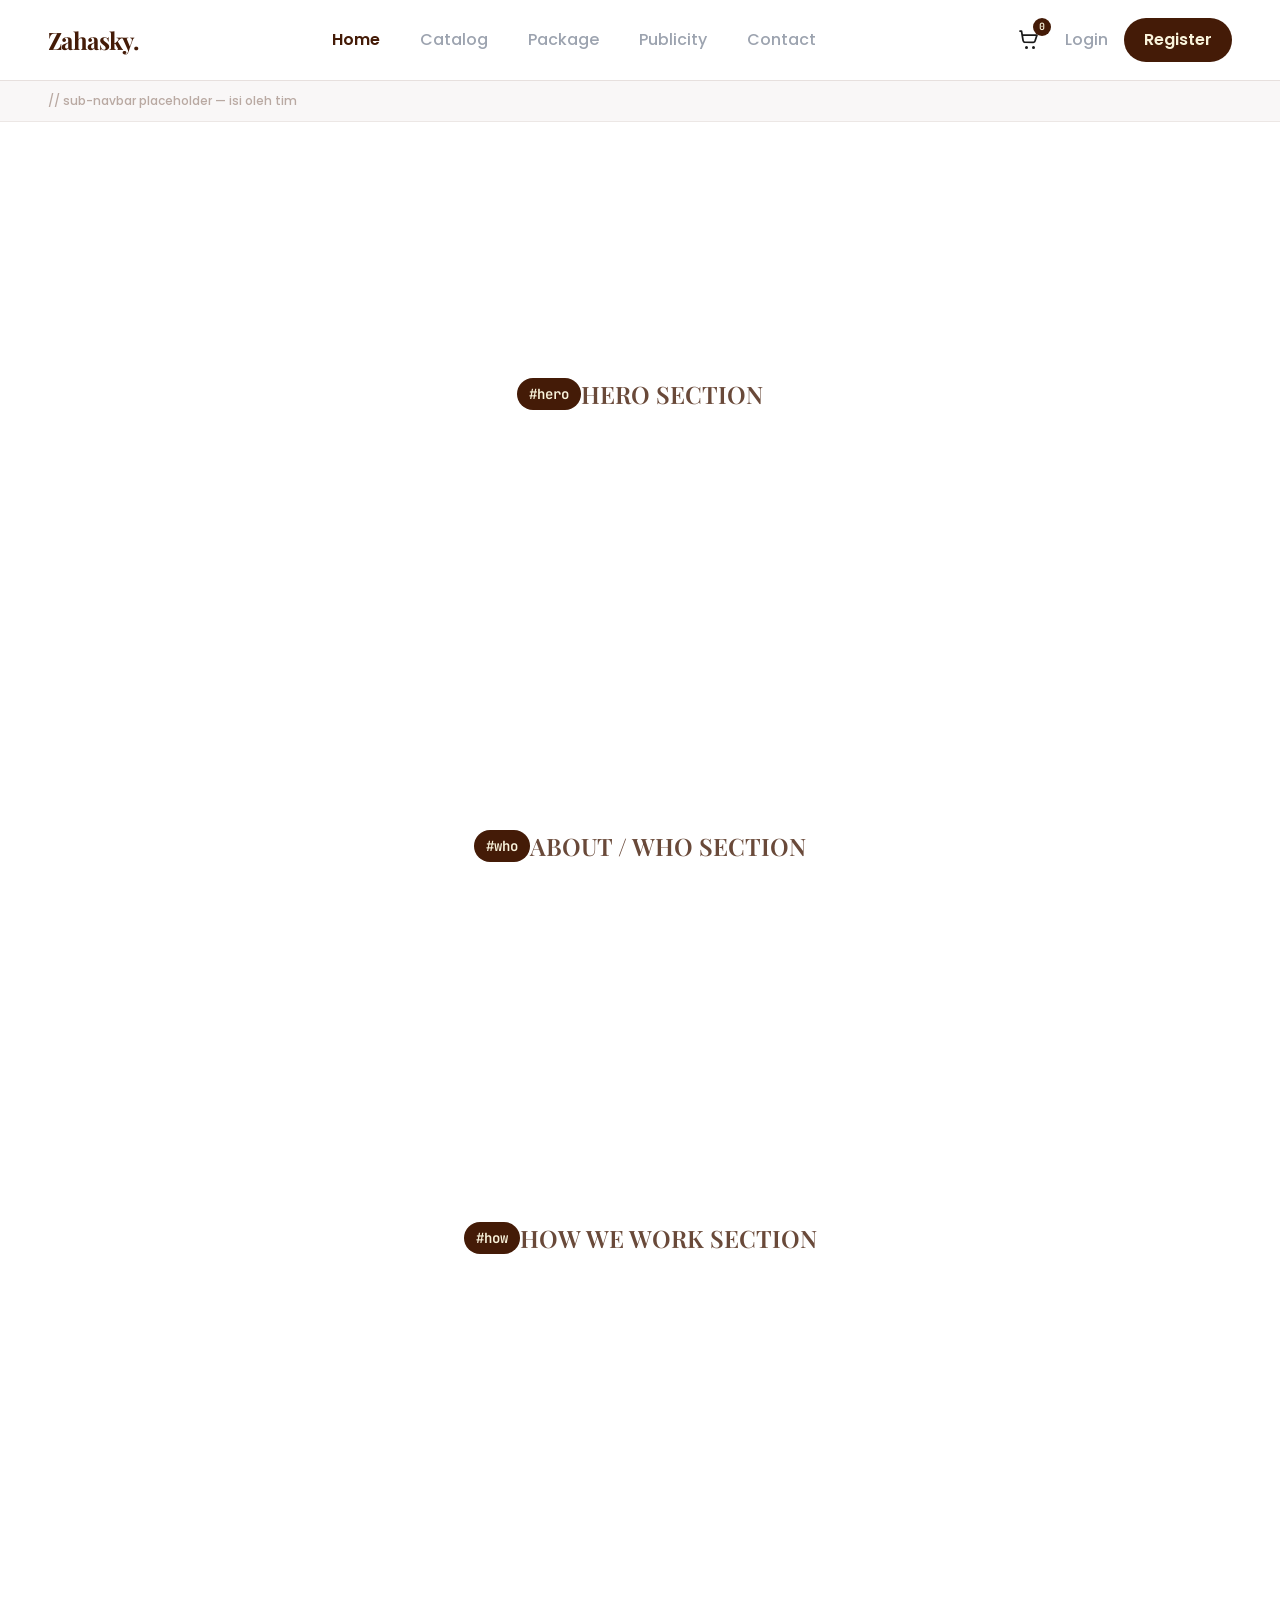
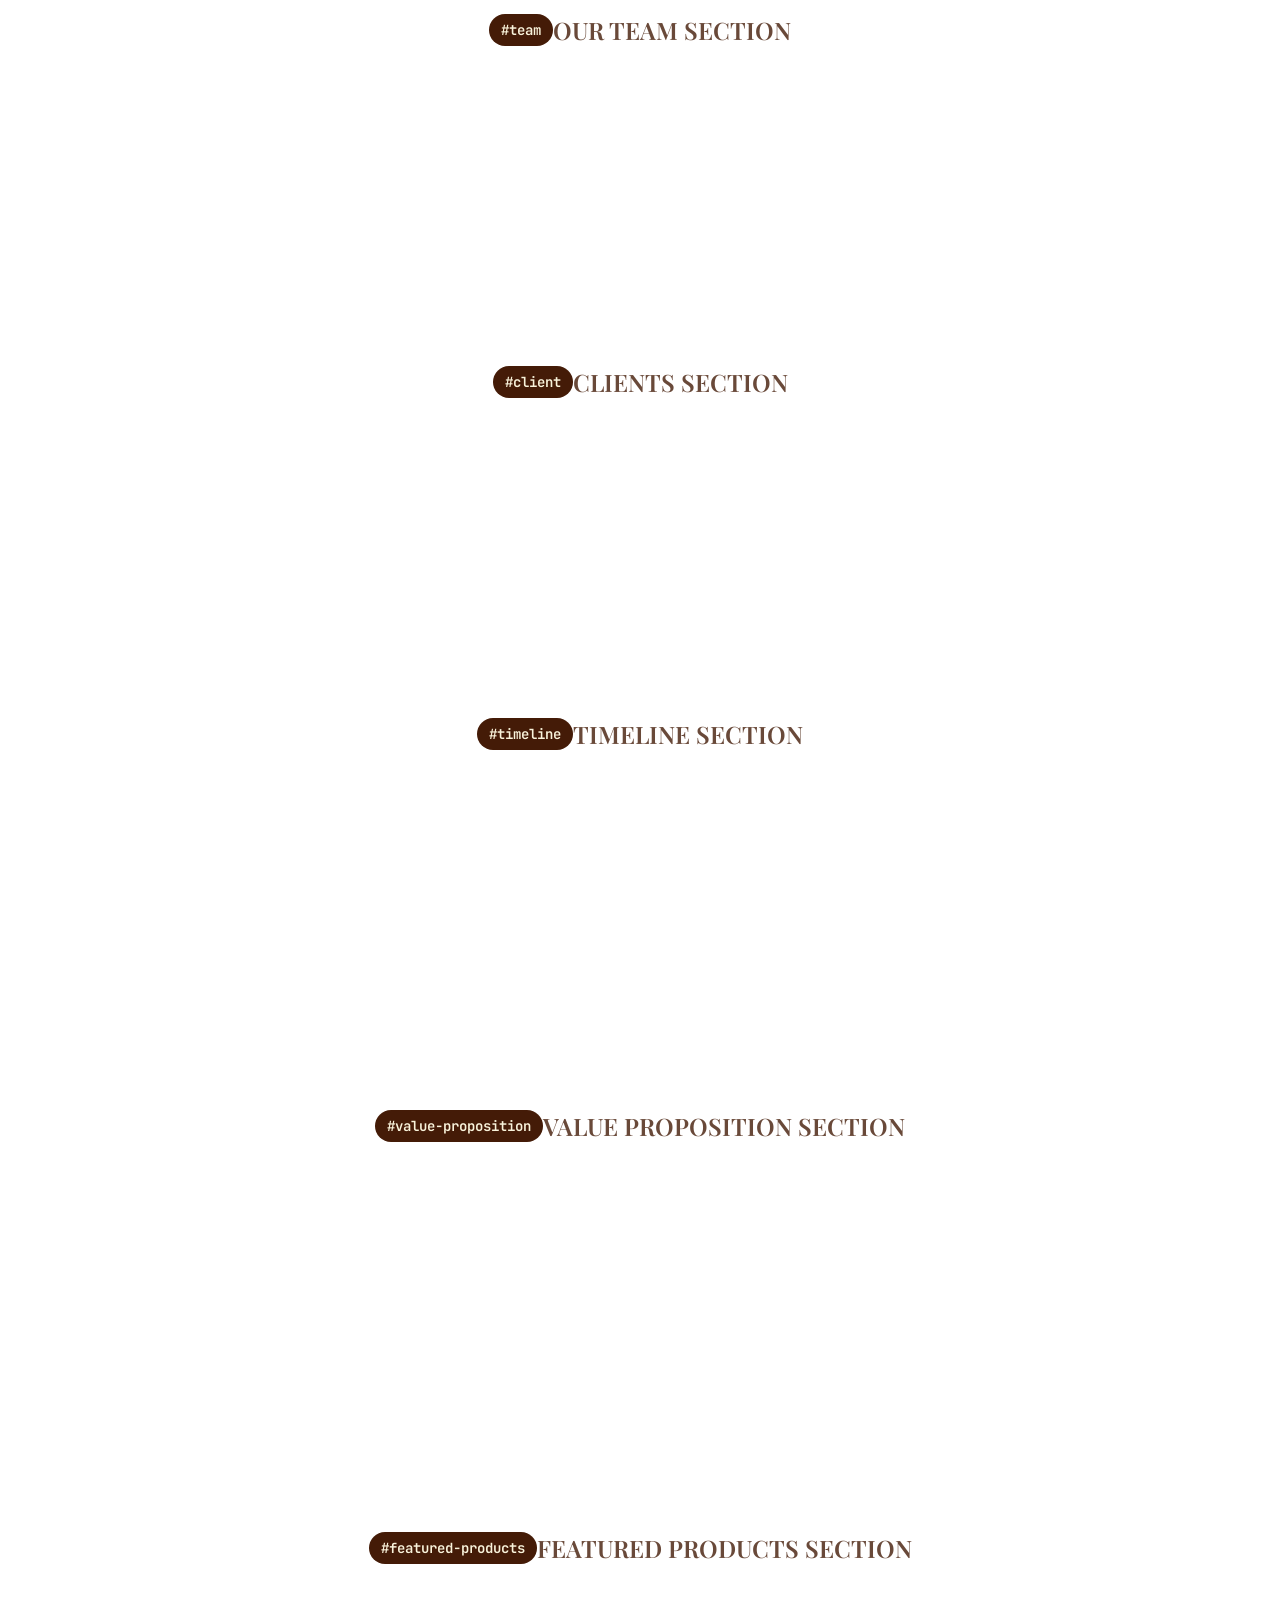
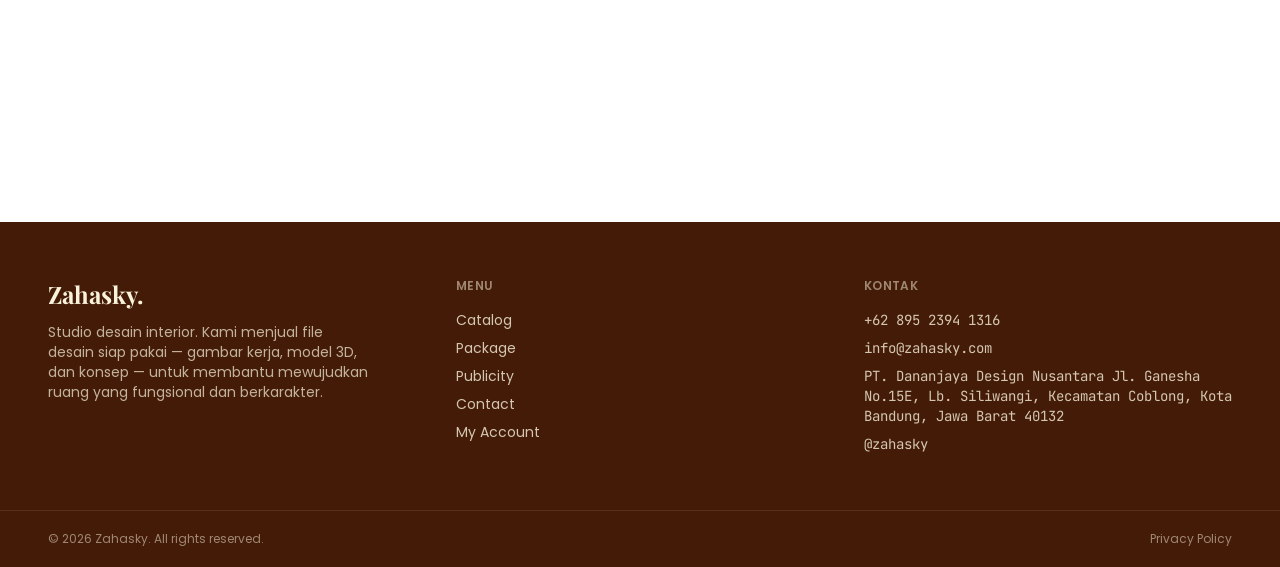
==== public/index.html @ 2a216546 "feat: add catalog page" ====
<!DOCTYPE html>
<html lang="id">
<head>
  <meta charset="UTF-8" />
  <meta name="viewport" content="width=device-width, initial-scale=1.0" />
  <title>Zahasky — Desain Interior</title>

  <!-- Google Fonts: Playfair Display (heading) + Poppins (body/nav) + JetBrains Mono (angka/badge/code) -->
  <link rel="preconnect" href="https://fonts.googleapis.com" />
  <link rel="preconnect" href="https://fonts.gstatic.com" crossorigin />
  <link
    href="https://fonts.googleapis.com/css2?family=Playfair+Display:ital,wght@0,400..900;1,400..900&family=Poppins:ital,wght@0,300;0,400;0,500;0,600;0,700;0,800;1,400&family=JetBrains+Mono:wght@400;500;600&display=swap"
    rel="stylesheet"
  />

  <!-- Tailwind — hasil compile dari src/input.css -->
  <link rel="stylesheet" href="tailwind.css" />
</head>

<body class="antialiased font-sans">

  <!-- ============================================= -->
  <!-- 1. HEADER — MAIN NAVBAR + SUB-NAVBAR           -->
  <!-- ============================================= -->
  <header class="sticky top-0 z-50 bg-white/95 backdrop-blur border-b border-brown/10">

    <!-- Main Navbar -->
    <div class="max-w-7xl mx-auto px-6 md:px-12 h-16 md:h-20 flex items-center justify-between">

      <!-- Kiri: Logo -->
      <a href="index.html" class="font-serif font-bold text-xl md:text-2xl text-brown tracking-tight">
        Zahasky.
      </a>

      <!-- Tengah: Menu Utama (desktop) -->
      <nav class="hidden md:flex items-center gap-10 text-base">
        <a href="index.html" class="nav-link">Home</a>
        <a href="catalog.html" class="nav-link">Catalog</a>
        <a href="package.html" class="nav-link">Package</a>
        <a href="publicity.html" class="nav-link">Publicity</a>
        <a href="contact.html" class="nav-link">Contact</a>
      </nav>

      <!-- Kanan: Cart, Login, Register (desktop) + Hamburger (mobile) -->
      <div class="flex items-center gap-2 md:gap-4">
        <!-- Icon Keranjang Belanja + badge counter -->
        <button type="button" aria-label="Keranjang belanja" class="relative p-2 rounded-full hover:bg-brown/5 transition-colors cursor-pointer">
          <svg xmlns="http://www.w3.org/2000/svg" class="w-6 h-6 text-ink" fill="none" viewBox="0 0 24 24" stroke="currentColor" stroke-width="1.75">
            <path stroke-linecap="round" stroke-linejoin="round" d="M3 3h1.5l1.6 9.6a2 2 0 0 0 2 1.65h8.1a2 2 0 0 0 2-1.65L20 7H6" />
            <circle cx="9.5" cy="19.5" r="1.5" fill="currentColor" stroke="none" />
            <circle cx="16.5" cy="19.5" r="1.5" fill="currentColor" stroke="none" />
          </svg>
          <span id="cart-count" class="absolute -top-0.5 -right-0.5 min-w-[18px] h-[18px] px-1 flex items-center justify-center rounded-full bg-brown text-cream text-[10px] font-mono font-semibold leading-none">
            0
          </span>
        </button>

        <!-- Link Login (desktop) -->
        <a href="login.html" class="hidden md:inline-block text-base nav-link">
          Login
        </a>

        <!-- Button Register (desktop) -->
        <a href="register.html" class="hidden md:inline-block">
          <button 
            type="button" 
            class="rounded-pill bg-brown text-cream text-base font-semibold px-5 py-2.5 hover:bg-brown/80 transition-colors cursor-pointer"
          >
            Register
          </button>
        </a>

        <!-- Hamburger toggle (mobile only) -->
        <button
          type="button"
          id="mobile-menu-toggle"
          aria-label="Buka menu"
          aria-expanded="false"
          aria-controls="mobile-menu"
          class="md:hidden p-2 rounded-full hover:bg-brown/5 transition-colors cursor-pointer"
        >
          <svg id="icon-open" xmlns="http://www.w3.org/2000/svg" class="w-6 h-6 text-ink" fill="none" viewBox="0 0 24 24" stroke="currentColor" stroke-width="1.75">
            <path stroke-linecap="round" stroke-linejoin="round" d="M4 6h16M4 12h16M4 18h16" />
          </svg>
          <svg id="icon-close" xmlns="http://www.w3.org/2000/svg" class="w-6 h-6 text-ink hidden" fill="none" viewBox="0 0 24 24" stroke="currentColor" stroke-width="1.75">
            <path stroke-linecap="round" stroke-linejoin="round" d="M6 18L18 6M6 6l12 12" />
          </svg>
        </button>
      </div>
    </div>

    <!-- Sub-Navbar (desktop) -->
    <div id="sub-navbar" class="hidden md:block border-t border-brown/10 bg-brown/[0.03]">
      <div class="max-w-7xl mx-auto px-6 md:px-12 h-10 flex items-center gap-8 text-xs font-medium text-brown/70">
        <span class="opacity-50">// sub-navbar placeholder — isi oleh tim</span>
      </div>
    </div>

    <!-- Mobile Menu (dropdown) -->
    <div id="mobile-menu" class="md:hidden hidden flex-col border-t border-brown/10 bg-white px-6 py-4 gap-1">
      <a href="index.html" class="py-2.5 text-base font-medium text-gray-400 hover:text-brown/70 border-b border-brown/5">Home</a>
      <a href="catalog.html" class="py-2.5 text-base font-medium text-gray-400 hover:text-brown/70 border-b border-brown/5">Catalog</a>
      <a href="package.html" class="py-2.5 text-base font-medium text-gray-400 hover:text-brown/70 border-b border-brown/5">Package</a>
      <a href="publicity.html" class="py-2.5 text-base font-medium text-gray-400 hover:text-brown/70 border-b border-brown/5">Publicity</a>
      <a href="contact.html" class="py-2.5 text-base font-medium text-gray-400 hover:text-brown/70">Contact</a>

      <div class="flex items-center gap-3 mt-4">
        <a href="login.html" class="flex-1">
          <button type="button" class="w-full text-sm font-semibold text-gray-500 border border-brown/20 rounded-pill py-2.5 hover:bg-brown/5 transition-colors cursor-pointer">
            Login
          </button>
        </a>
        <a href="register.html" class="flex-1">
          <button type="button" class="w-full rounded-pill bg-brown text-cream text-sm font-semibold py-2.5 hover:bg-brown/80 transition-colors cursor-pointer">
            Register
          </button>
        </a>
      </div>
    </div>
  </header>

  <!-- ============================================= -->
  <!-- MAIN CONTENT — SKELETON PLACEHOLDER SECTIONS   -->
  <!-- ============================================= -->
  <main class="max-w-7xl mx-auto px-6 md:px-12">
    <section id="hero" class="section-placeholder my-6 md:my-8 min-h-[320px] md:min-h-[480px] flex items-center justify-center px-4 text-center">
      <span class="section-placeholder-badge font-mono text-xs md:text-sm font-semibold text-cream bg-brown px-3 py-1.5 rounded-full">#hero</span>
      <p class="font-serif text-xl md:text-2xl font-semibold text-brown/80">HERO SECTION</p>
    </section>

    <section id="who" class="section-placeholder my-6 md:my-8 min-h-[240px] md:min-h-[360px] flex items-center justify-center px-4 text-center">
      <span class="section-placeholder-badge font-mono text-xs md:text-sm font-semibold text-cream bg-brown px-3 py-1.5 rounded-full">#who</span>
      <p class="font-serif text-xl md:text-2xl font-semibold text-brown/80">ABOUT / WHO SECTION</p>
    </section>

    <section id="how" class="section-placeholder my-6 md:my-8 min-h-[240px] md:min-h-[360px] flex items-center justify-center px-4 text-center">
      <span class="section-placeholder-badge font-mono text-xs md:text-sm font-semibold text-cream bg-brown px-3 py-1.5 rounded-full">#how</span>
      <p class="font-serif text-xl md:text-2xl font-semibold text-brown/80">HOW WE WORK SECTION</p>
    </section>

    <section id="team" class="section-placeholder my-6 md:my-8 min-h-[240px] md:min-h-[360px] flex items-center justify-center px-4 text-center">
      <span class="section-placeholder-badge font-mono text-xs md:text-sm font-semibold text-cream bg-brown px-3 py-1.5 rounded-full">#team</span>
      <p class="font-serif text-xl md:text-2xl font-semibold text-brown/80">OUR TEAM SECTION</p>
    </section>

    <section id="client" class="section-placeholder my-6 md:my-8 min-h-[180px] md:min-h-[280px] flex items-center justify-center px-4 text-center">
      <span class="section-placeholder-badge font-mono text-xs md:text-sm font-semibold text-cream bg-brown px-3 py-1.5 rounded-full">#client</span>
      <p class="font-serif text-xl md:text-2xl font-semibold text-brown/80">CLIENTS SECTION</p>
    </section>

    <section id="timeline" class="section-placeholder my-6 md:my-8 min-h-[240px] md:min-h-[360px] flex items-center justify-center px-4 text-center">
      <span class="section-placeholder-badge font-mono text-xs md:text-sm font-semibold text-cream bg-brown px-3 py-1.5 rounded-full">#timeline</span>
      <p class="font-serif text-xl md:text-2xl font-semibold text-brown/80">TIMELINE SECTION</p>
    </section>

    <section id="value-proposition" class="section-placeholder my-6 md:my-8 min-h-[240px] md:min-h-[360px] flex items-center justify-center px-4 text-center">
      <span class="section-placeholder-badge font-mono text-xs md:text-sm font-semibold text-cream bg-brown px-3 py-1.5 rounded-full">#value-proposition</span>
      <p class="font-serif text-xl md:text-2xl font-semibold text-brown/80">VALUE PROPOSITION SECTION</p>
    </section>

    <section id="featured-products" class="section-placeholder my-6 md:my-8 min-h-[280px] md:min-h-[420px] flex items-center justify-center px-4 text-center">
      <span class="section-placeholder-badge font-mono text-xs md:text-sm font-semibold text-cream bg-brown px-3 py-1.5 rounded-full">#featured-products</span>
      <p class="font-serif text-xl md:text-2xl font-semibold text-brown/80">FEATURED PRODUCTS SECTION</p>
    </section>
  </main>

  <!-- ============================================= -->
  <!-- 10. FOOTER — LENGKAP, GRID 3 KOLOM             -->
  <!-- ============================================= -->
  <footer id="contact" class="bg-brown text-cream mt-12 md:mt-16">
    <div class="max-w-7xl mx-auto px-6 md:px-12 py-10 md:py-14 grid grid-cols-1 md:grid-cols-3 gap-8 md:gap-10">
      <div>
        <p class="font-serif font-bold text-2xl">Zahasky.</p>
        <p class="mt-3 text-sm text-cream/70 max-w-xs">
          Studio desain interior. Kami menjual file desain siap pakai — gambar kerja, model 3D, dan konsep — untuk membantu mewujudkan ruang yang fungsional dan berkarakter.
        </p>
      </div>

      <div>
        <p class="text-xs font-semibold uppercase tracking-wide text-cream/50">Menu</p>
        <ul class="mt-4 space-y-2 text-sm text-cream/80">
          <li><a href="#featured-products" class="hover:text-cream transition-colors">Catalog</a></li>
          <li><a href="#value-proposition" class="hover:text-cream transition-colors">Package</a></li>
          <li><a href="#client" class="hover:text-cream transition-colors">Publicity</a></li>
          <li><a href="#contact" class="hover:text-cream transition-colors">Contact</a></li>
          <li><a href="#profile" class="hover:text-cream transition-colors">My Account</a></li>
        </ul>
      </div>

      <div>
        <p class="text-xs font-semibold uppercase tracking-wide text-cream/50">Kontak</p>
        <ul class="mt-4 space-y-2 text-sm text-cream/80 font-mono">
          <li>+62 895 2394 1316</li>
          <li>info@zahasky.com</li>
          <li>PT. Dananjaya Design Nusantara Jl. Ganesha No.15E, Lb. Siliwangi, Kecamatan Coblong, Kota Bandung, Jawa Barat 40132</li>
          <li>@zahasky</li>
        </ul>
      </div>
    </div>

    <div class="border-t border-cream/10">
      <div class="max-w-7xl mx-auto px-6 md:px-12 py-5 flex flex-col md:flex-row items-center justify-between gap-2 text-xs text-cream/50 text-center">
        <p>&copy; 2026 Zahasky. All rights reserved.</p>
        <p>Privacy Policy</p>
      </div>
    </div>
  </footer>

  <!-- Script UI Utama (Active nav highlight + Mobile menu logic) -->
  <script src="js/main.js"></script>

</body>
</html>
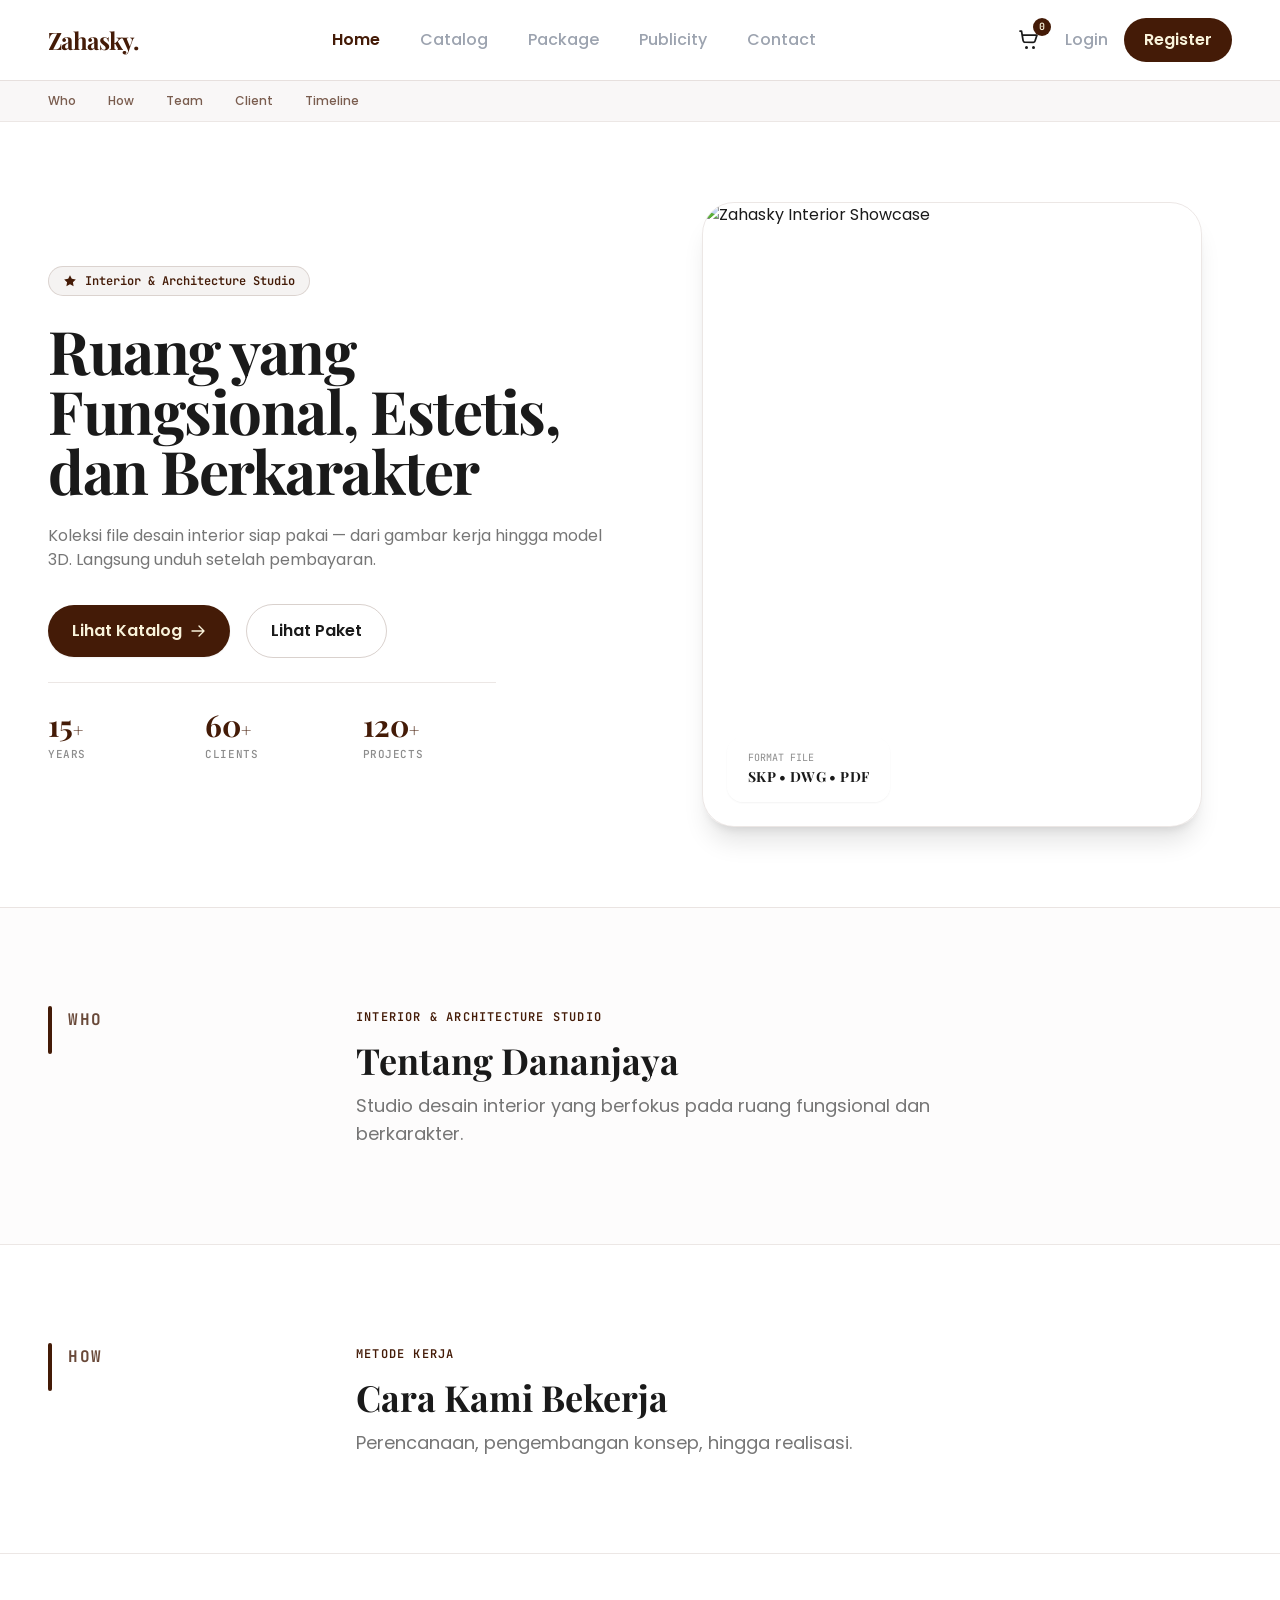
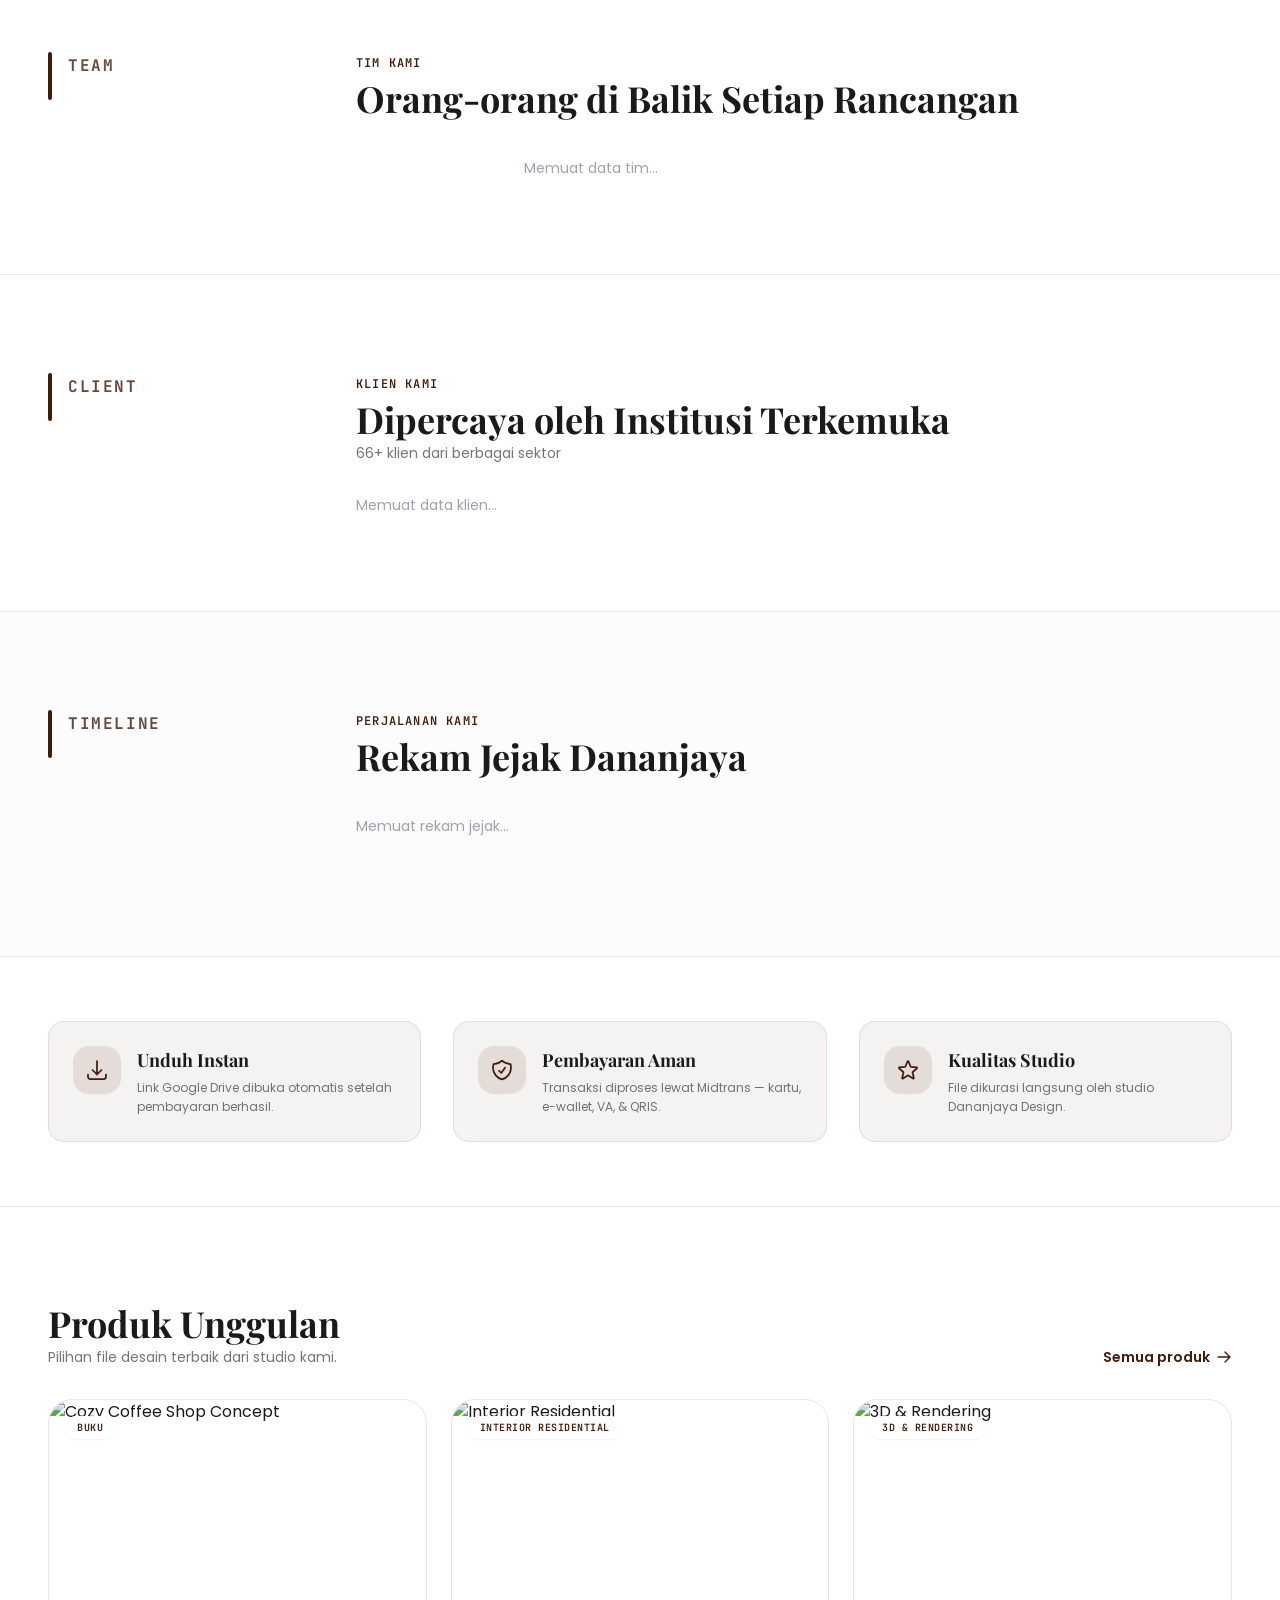
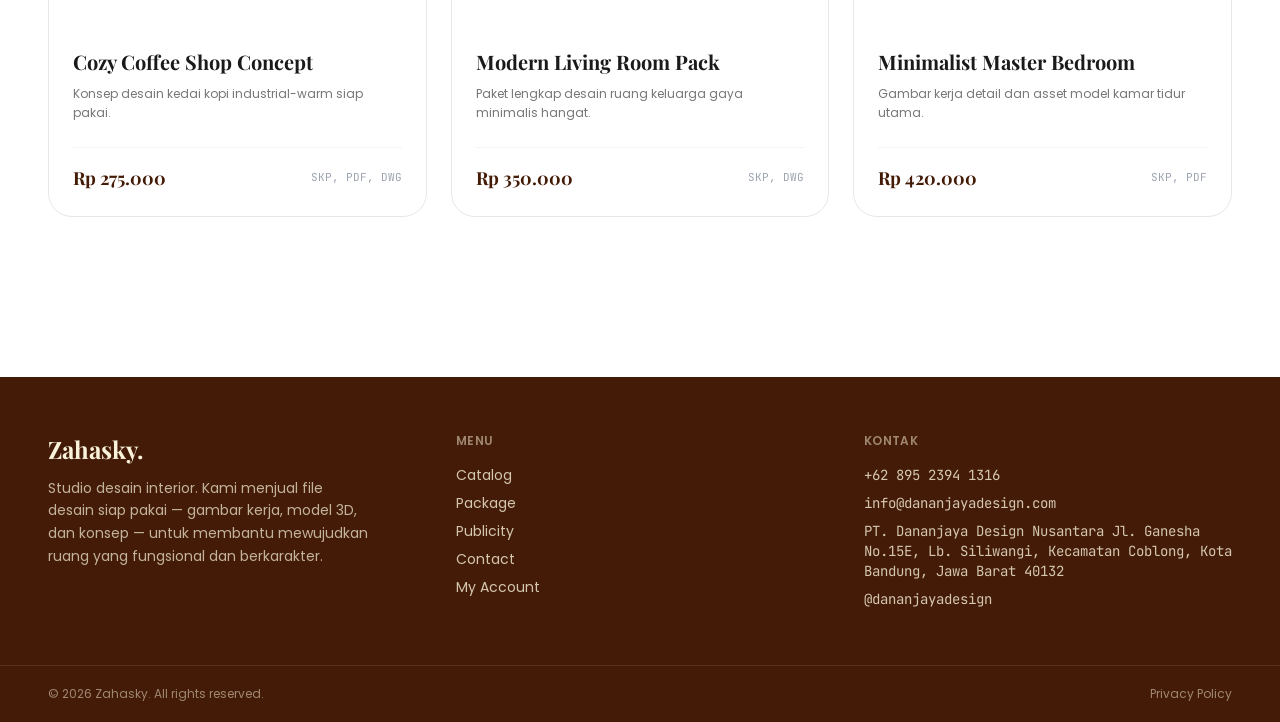
==== commit 4ab80e16: "feat(home): membuat tampilan home" ====
--- a/public/index.html
+++ b/public/index.html
@@ -3,21 +3,21 @@
 <head>
   <meta charset="UTF-8" />
   <meta name="viewport" content="width=device-width, initial-scale=1.0" />
-  <title>Zahasky — Desain Interior</title>
-
-  <!-- Google Fonts: Playfair Display (heading) + Poppins (body/nav) + JetBrains Mono (angka/badge/code) -->
+  <title>Zahasky — Interior & Architecture Studio</title>
+
+  <!-- Google Fonts -->
   <link rel="preconnect" href="https://fonts.googleapis.com" />
   <link rel="preconnect" href="https://fonts.gstatic.com" crossorigin />
   <link
-    href="https://fonts.googleapis.com/css2?family=Playfair+Display:ital,wght@0,400..900;1,400..900&family=Poppins:ital,wght@0,300;0,400;0,500;0,600;0,700;0,800;1,400&family=JetBrains+Mono:wght@400;500;600&display=swap"
+    href="https://fonts.googleapis.com/css2?family=Playfair+Display:ital,wght@0,400..900;1,400..900&family=Poppins:ital,wght@0,300;0,400;0,500;0,600;0,700;0,800;1,400&family=JetBrains+Mono:wght@400;500;600;700&display=swap"
     rel="stylesheet"
   />
 
-  <!-- Tailwind — hasil compile dari src/input.css -->
+  <!-- Tailwind — Hasil Compile dari src/input.css -->
   <link rel="stylesheet" href="tailwind.css" />
 </head>
 
-<body class="antialiased font-sans">
+<body class="antialiased font-sans bg-white text-ink min-h-screen flex flex-col justify-between">
 
   <!-- ============================================= -->
   <!-- 1. HEADER — MAIN NAVBAR + SUB-NAVBAR           -->
@@ -34,16 +34,17 @@
 
       <!-- Tengah: Menu Utama (desktop) -->
       <nav class="hidden md:flex items-center gap-10 text-base">
-        <a href="index.html" class="nav-link">Home</a>
+        <a href="index.html" class="nav-link-active">Home</a>
         <a href="catalog.html" class="nav-link">Catalog</a>
         <a href="package.html" class="nav-link">Package</a>
         <a href="publicity.html" class="nav-link">Publicity</a>
         <a href="contact.html" class="nav-link">Contact</a>
       </nav>
 
-      <!-- Kanan: Cart, Login, Register (desktop) + Hamburger (mobile) -->
+      <!-- Kanan: Cart, Auth Status (desktop) + Hamburger (mobile) -->
       <div class="flex items-center gap-2 md:gap-4">
-        <!-- Icon Keranjang Belanja + badge counter -->
+        
+        <!-- Icon Keranjang Belanja -->
         <button type="button" aria-label="Keranjang belanja" class="relative p-2 rounded-full hover:bg-brown/5 transition-colors cursor-pointer">
           <svg xmlns="http://www.w3.org/2000/svg" class="w-6 h-6 text-ink" fill="none" viewBox="0 0 24 24" stroke="currentColor" stroke-width="1.75">
             <path stroke-linecap="round" stroke-linejoin="round" d="M3 3h1.5l1.6 9.6a2 2 0 0 0 2 1.65h8.1a2 2 0 0 0 2-1.65L20 7H6" />
@@ -55,22 +56,29 @@
           </span>
         </button>
 
-        <!-- Link Login (desktop) -->
-        <a href="login.html" class="hidden md:inline-block text-base nav-link">
-          Login
-        </a>
-
-        <!-- Button Register (desktop) -->
-        <a href="register.html" class="hidden md:inline-block">
-          <button 
-            type="button" 
-            class="rounded-pill bg-brown text-cream text-base font-semibold px-5 py-2.5 hover:bg-brown/80 transition-colors cursor-pointer"
-          >
-            Register
-          </button>
-        </a>
-
-        <!-- Hamburger toggle (mobile only) -->
+        <!-- Guest Nav Desktop -->
+        <div id="guest-nav" class="flex items-center gap-4">
+          <a href="login.html" class="text-base nav-link">Login</a>
+          <a href="register.html">
+            <button 
+              type="button" 
+              class="rounded-pill bg-brown text-cream text-base font-semibold px-5 py-2.5 hover:bg-brown/80 transition-colors cursor-pointer"
+            >
+              Register
+            </button>
+          </a>
+        </div>
+
+        <!-- User Nav Desktop -->
+        <div id="user-nav" class="hidden items-center">
+          <a href="profile.html" title="Profil Saya" class="p-2 rounded-full text-ink hover:bg-brown/5 transition-colors cursor-pointer flex items-center justify-center">
+            <svg xmlns="http://www.w3.org/2000/svg" class="w-6 h-6" fill="none" viewBox="0 0 24 24" stroke="currentColor" stroke-width="1.75">
+              <path stroke-linecap="round" stroke-linejoin="round" d="M15.75 6a3.75 3.75 0 11-7.5 0 3.75 3.75 0 017.5 0zM4.501 20.118a7.5 7.5 0 0114.998 0A17.933 17.933 0 0112 21.75c-2.676 0-5.216-.584-7.499-1.632z" />
+            </svg>
+          </a>
+        </div>
+
+        <!-- Hamburger toggle (mobile) -->
         <button
           type="button"
           id="mobile-menu-toggle"
@@ -86,25 +94,38 @@
             <path stroke-linecap="round" stroke-linejoin="round" d="M6 18L18 6M6 6l12 12" />
           </svg>
         </button>
+
       </div>
     </div>
 
     <!-- Sub-Navbar (desktop) -->
     <div id="sub-navbar" class="hidden md:block border-t border-brown/10 bg-brown/[0.03]">
       <div class="max-w-7xl mx-auto px-6 md:px-12 h-10 flex items-center gap-8 text-xs font-medium text-brown/70">
-        <span class="opacity-50">// sub-navbar placeholder — isi oleh tim</span>
+        <a href="#who" class="hover:text-brown transition-colors">Who</a>
+        <a href="#how" class="hover:text-brown transition-colors">How</a>
+        <a href="#team" class="hover:text-brown transition-colors">Team</a>
+        <a href="#client" class="hover:text-brown transition-colors">Client</a>
+        <a href="#timeline" class="hover:text-brown transition-colors">Timeline</a>
       </div>
     </div>
 
-    <!-- Mobile Menu (dropdown) -->
+    <!-- Mobile Menu -->
     <div id="mobile-menu" class="md:hidden hidden flex-col border-t border-brown/10 bg-white px-6 py-4 gap-1">
-      <a href="index.html" class="py-2.5 text-base font-medium text-gray-400 hover:text-brown/70 border-b border-brown/5">Home</a>
+      <a href="index.html" class="py-2.5 text-base font-semibold text-brown border-b border-brown/5">Home</a>
       <a href="catalog.html" class="py-2.5 text-base font-medium text-gray-400 hover:text-brown/70 border-b border-brown/5">Catalog</a>
       <a href="package.html" class="py-2.5 text-base font-medium text-gray-400 hover:text-brown/70 border-b border-brown/5">Package</a>
       <a href="publicity.html" class="py-2.5 text-base font-medium text-gray-400 hover:text-brown/70 border-b border-brown/5">Publicity</a>
-      <a href="contact.html" class="py-2.5 text-base font-medium text-gray-400 hover:text-brown/70">Contact</a>
-
-      <div class="flex items-center gap-3 mt-4">
+      <a href="contact.html" class="py-2.5 text-base font-medium text-gray-400 hover:text-brown/70 border-b border-brown/5">Contact</a>
+
+      <div class="flex items-center gap-4 py-2 border-b border-brown/5 text-xs text-brown/70">
+        <a href="#who" class="hover:text-brown">Who</a>
+        <a href="#how" class="hover:text-brown">How</a>
+        <a href="#team" class="hover:text-brown">Team</a>
+        <a href="#client" class="hover:text-brown">Client</a>
+        <a href="#timeline" class="hover:text-brown">Timeline</a>
+      </div>
+
+      <div id="mobile-guest-nav" class="flex items-center gap-3 mt-4">
         <a href="login.html" class="flex-1">
           <button type="button" class="w-full text-sm font-semibold text-gray-500 border border-brown/20 rounded-pill py-2.5 hover:bg-brown/5 transition-colors cursor-pointer">
             Login
@@ -116,62 +137,347 @@
           </button>
         </a>
       </div>
+
+      <div id="mobile-user-nav" class="hidden mt-4 pt-3 border-t border-brown/10">
+        <a href="profile.html" class="flex items-center gap-2 py-2 text-base font-semibold text-brown hover:opacity-80">
+          <svg xmlns="http://www.w3.org/2000/svg" class="w-5 h-5" fill="none" viewBox="0 0 24 24" stroke="currentColor" stroke-width="1.75">
+            <path stroke-linecap="round" stroke-linejoin="round" d="M15.75 6a3.75 3.75 0 11-7.5 0 3.75 3.75 0 017.5 0zM4.501 20.118a7.5 7.5 0 0114.998 0A17.933 17.933 0 0112 21.75c-2.676 0-5.216-.584-7.499-1.632z" />
+          </svg>
+          <span>Profil Saya</span>
+        </a>
+      </div>
     </div>
   </header>
 
   <!-- ============================================= -->
-  <!-- MAIN CONTENT — SKELETON PLACEHOLDER SECTIONS   -->
+  <!-- MAIN CONTENT                                  -->
   <!-- ============================================= -->
-  <main class="max-w-7xl mx-auto px-6 md:px-12">
-    <section id="hero" class="section-placeholder my-6 md:my-8 min-h-[320px] md:min-h-[480px] flex items-center justify-center px-4 text-center">
-      <span class="section-placeholder-badge font-mono text-xs md:text-sm font-semibold text-cream bg-brown px-3 py-1.5 rounded-full">#hero</span>
-      <p class="font-serif text-xl md:text-2xl font-semibold text-brown/80">HERO SECTION</p>
-    </section>
-
-    <section id="who" class="section-placeholder my-6 md:my-8 min-h-[240px] md:min-h-[360px] flex items-center justify-center px-4 text-center">
-      <span class="section-placeholder-badge font-mono text-xs md:text-sm font-semibold text-cream bg-brown px-3 py-1.5 rounded-full">#who</span>
-      <p class="font-serif text-xl md:text-2xl font-semibold text-brown/80">ABOUT / WHO SECTION</p>
-    </section>
-
-    <section id="how" class="section-placeholder my-6 md:my-8 min-h-[240px] md:min-h-[360px] flex items-center justify-center px-4 text-center">
-      <span class="section-placeholder-badge font-mono text-xs md:text-sm font-semibold text-cream bg-brown px-3 py-1.5 rounded-full">#how</span>
-      <p class="font-serif text-xl md:text-2xl font-semibold text-brown/80">HOW WE WORK SECTION</p>
-    </section>
-
-    <section id="team" class="section-placeholder my-6 md:my-8 min-h-[240px] md:min-h-[360px] flex items-center justify-center px-4 text-center">
-      <span class="section-placeholder-badge font-mono text-xs md:text-sm font-semibold text-cream bg-brown px-3 py-1.5 rounded-full">#team</span>
-      <p class="font-serif text-xl md:text-2xl font-semibold text-brown/80">OUR TEAM SECTION</p>
-    </section>
-
-    <section id="client" class="section-placeholder my-6 md:my-8 min-h-[180px] md:min-h-[280px] flex items-center justify-center px-4 text-center">
-      <span class="section-placeholder-badge font-mono text-xs md:text-sm font-semibold text-cream bg-brown px-3 py-1.5 rounded-full">#client</span>
-      <p class="font-serif text-xl md:text-2xl font-semibold text-brown/80">CLIENTS SECTION</p>
-    </section>
-
-    <section id="timeline" class="section-placeholder my-6 md:my-8 min-h-[240px] md:min-h-[360px] flex items-center justify-center px-4 text-center">
-      <span class="section-placeholder-badge font-mono text-xs md:text-sm font-semibold text-cream bg-brown px-3 py-1.5 rounded-full">#timeline</span>
-      <p class="font-serif text-xl md:text-2xl font-semibold text-brown/80">TIMELINE SECTION</p>
-    </section>
-
-    <section id="value-proposition" class="section-placeholder my-6 md:my-8 min-h-[240px] md:min-h-[360px] flex items-center justify-center px-4 text-center">
-      <span class="section-placeholder-badge font-mono text-xs md:text-sm font-semibold text-cream bg-brown px-3 py-1.5 rounded-full">#value-proposition</span>
-      <p class="font-serif text-xl md:text-2xl font-semibold text-brown/80">VALUE PROPOSITION SECTION</p>
-    </section>
-
-    <section id="featured-products" class="section-placeholder my-6 md:my-8 min-h-[280px] md:min-h-[420px] flex items-center justify-center px-4 text-center">
-      <span class="section-placeholder-badge font-mono text-xs md:text-sm font-semibold text-cream bg-brown px-3 py-1.5 rounded-full">#featured-products</span>
-      <p class="font-serif text-xl md:text-2xl font-semibold text-brown/80">FEATURED PRODUCTS SECTION</p>
-    </section>
+  <main class="grow w-full">
+
+    <!-- 1. HERO SECTION -->
+    <section id="hero" class="max-w-7xl mx-auto px-6 md:px-12 py-12 md:py-20 grid grid-cols-1 lg:grid-cols-12 gap-10 lg:gap-16 items-center">
+      <div class="lg:col-span-6 space-y-6">
+        <div class="inline-flex items-center gap-2 px-3.5 py-1.5 rounded-full bg-brown/5 border border-brown/15 text-xs font-mono font-semibold text-brown">
+          <svg class="w-3.5 h-3.5" viewBox="0 0 24 24" fill="currentColor"><path d="M12 2L15.09 8.26L22 9.27L17 14.14L18.18 21.02L12 17.77L5.82 21.02L7 14.14L2 9.27L8.91 8.26L12 2Z"/></svg>
+          Interior & Architecture Studio
+        </div>
+        
+        <h1 class="font-serif text-4xl md:text-5xl lg:text-6xl font-bold text-ink leading-[1.15] tracking-tight">
+          Ruang yang Fungsional, Estetis, dan Berkarakter
+        </h1>
+
+        <p class="text-ink/60 text-sm md:text-base leading-relaxed max-w-xl">
+          Koleksi file desain interior siap pakai — dari gambar kerja hingga model 3D. Langsung unduh setelah pembayaran.
+        </p>
+
+        <div class="flex flex-wrap items-center gap-4 pt-2">
+          <a href="catalog.html" class="inline-flex items-center gap-2 bg-brown text-cream text-sm md:text-base font-semibold px-6 py-3.5 rounded-full hover:bg-ink transition-colors duration-200 shadow-sm">
+            <span>Lihat Katalog</span>
+            <svg class="w-4 h-4" fill="none" viewBox="0 0 24 24" stroke="currentColor" stroke-width="2"><path stroke-linecap="round" stroke-linejoin="round" d="M13.5 4.5L21 12m0 0l-7.5 7.5M21 12H3"/></svg>
+          </a>
+          <a href="package.html" class="inline-flex items-center gap-2 border border-brown/20 text-ink text-sm md:text-base font-semibold px-6 py-3.5 rounded-full hover:bg-brown/5 transition-colors duration-200">
+            Lihat Paket
+          </a>
+        </div>
+
+        <div class="grid grid-cols-3 gap-6 pt-6 border-t border-brown/10 max-w-md">
+          <div>
+            <p class="font-serif font-bold text-2xl md:text-3xl text-brown">15<span class="text-lg">+</span></p>
+            <p class="text-[11px] font-mono font-medium text-ink/50 uppercase tracking-wider mt-0.5">Years</p>
+          </div>
+          <div>
+            <p class="font-serif font-bold text-2xl md:text-3xl text-brown">60<span class="text-lg">+</span></p>
+            <p class="text-[11px] font-mono font-medium text-ink/50 uppercase tracking-wider mt-0.5">Clients</p>
+          </div>
+          <div>
+            <p class="font-serif font-bold text-2xl md:text-3xl text-brown">120<span class="text-lg">+</span></p>
+            <p class="text-[11px] font-mono font-medium text-ink/50 uppercase tracking-wider mt-0.5">Projects</p>
+          </div>
+        </div>
+      </div>
+
+      <div class="lg:col-span-6 relative">
+        <div class="relative rounded-[32px] overflow-hidden shadow-xl border border-brown/10 w-full max-w-[500px] mx-auto lg:ml-auto">
+          
+          <!-- Gambar dengan rasio 1080x1350 (4:5) -->
+          <img 
+            src="https://images.unsplash.com/photo-1618221195710-dd6b41faaea6?w=1080&h=1350&fit=crop&q=80" 
+            alt="Zahasky Interior Showcase" 
+            class="w-full aspect-[4/5] object-cover"
+          >
+          
+          <!-- Badge Format File di Pojok Kiri Bawah -->
+          <div class="absolute bottom-6 left-6 bg-white/90 backdrop-blur-md px-5 py-3 rounded-2xl border border-white/40 shadow-sm">
+            <span class="block text-[10px] font-mono uppercase text-ink/50">Format File</span>
+            <span class="font-serif font-bold text-sm text-ink tracking-wide">SKP • DWG • PDF</span>
+          </div>
+
+        </div>
+      </div>
+    </section>
+
+    <!-- 2. WHO SECTION -->
+    <section id="who" class="border-t border-brown/10 py-16 md:py-24 bg-brown/[0.01]">
+      <div class="max-w-7xl mx-auto px-6 md:px-12 grid grid-cols-1 md:grid-cols-12 gap-8 md:gap-12 items-start">
+        
+        <!-- Sidebar Label & Line Vertikal -->
+        <div class="md:col-span-3 flex items-start gap-4">
+          <div class="w-1 h-12 bg-brown shrink-0 rounded-full mt-0.5"></div>
+          <span class="text-sm md:text-base font-mono font-bold uppercase tracking-widest text-brown/80 pt-1">WHO</span>
+        </div>
+
+        <div class="md:col-span-9 space-y-3">
+          <span class="text-xs font-mono font-semibold uppercase tracking-widest text-brown">INTERIOR & ARCHITECTURE STUDIO</span>
+          <h2 class="font-serif text-3xl md:text-4xl font-bold text-ink">Tentang Dananjaya</h2>
+          <p class="text-ink/60 text-base md:text-lg leading-relaxed max-w-2xl">
+            Studio desain interior yang berfokus pada ruang fungsional dan berkarakter.
+          </p>
+        </div>
+      </div>
+    </section>
+
+    <!-- 3. HOW SECTION -->
+    <section id="how" class="border-t border-brown/10 py-16 md:py-24">
+      <div class="max-w-7xl mx-auto px-6 md:px-12 grid grid-cols-1 md:grid-cols-12 gap-8 md:gap-12 items-start">
+        
+        <!-- Sidebar Label & Line Vertikal -->
+        <div class="md:col-span-3 flex items-start gap-4">
+          <div class="w-1 h-12 bg-brown shrink-0 rounded-full mt-0.5"></div>
+          <span class="text-sm md:text-base font-mono font-bold uppercase tracking-widest text-brown/80 pt-1">HOW</span>
+        </div>
+
+        <div class="md:col-span-9 space-y-3">
+          <span class="text-xs font-mono font-semibold uppercase tracking-widest text-brown">METODE KERJA</span>
+          <h2 class="font-serif text-3xl md:text-4xl font-bold text-ink">Cara Kami Bekerja</h2>
+          <p class="text-ink/60 text-base md:text-lg leading-relaxed max-w-2xl">
+            Perencanaan, pengembangan konsep, hingga realisasi.
+          </p>
+        </div>
+      </div>
+    </section>
+
+    <!-- 4. TEAM SECTION -->
+    <section id="team" class="border-t border-brown/10 py-16 md:py-24 bg-white">
+      <div class="max-w-7xl mx-auto px-6 md:px-12 grid grid-cols-1 md:grid-cols-12 gap-8 md:gap-12 items-start">
+        
+        <!-- Sidebar Label & Line Vertikal Kiri -->
+        <div class="md:col-span-3 flex items-start gap-4">
+          <div class="w-1 h-12 bg-brown shrink-0 rounded-full mt-0.5"></div>
+          <span class="text-sm md:text-base font-mono font-bold uppercase tracking-widest text-brown/80 pt-1">TEAM</span>
+        </div>
+
+        <!-- Area Konten Utama Kanan -->
+        <div class="md:col-span-9 space-y-8">
+          <!-- Judul Seksi -->
+          <div>
+            <span class="text-xs font-mono font-semibold uppercase tracking-widest text-brown">TIM KAMI</span>
+            <h2 class="font-serif text-3xl md:text-4xl font-bold text-ink mt-1">Orang-orang di Balik Setiap Rancangan</h2>
+          </div>
+
+          <!-- Container Layout: Filter Vertikal (Kiri) + Cards Tim Grid (Kanan) -->
+          <div class="flex flex-col sm:flex-row gap-6 items-start pt-2">
+            
+            <!-- Filter Role Vertikal (Lebar Tetap) -->
+            <div id="team-filter-container" class="w-full sm:w-36 shrink-0 flex flex-row sm:flex-col flex-wrap gap-2">
+              <!-- Tombol Filter Dirender oleh JavaScript -->
+            </div>
+
+            <!-- Grid Kartu Tim (Mengisi Sisa Ruang) -->
+            <div id="team-container" class="grow w-full grid grid-cols-1 sm:grid-cols-2 lg:grid-cols-3 gap-6">
+              <p class="text-sm text-gray-400 col-span-full">Memuat data tim...</p>
+            </div>
+
+          </div>
+        </div>
+
+      </div>
+    </section>
+
+    <!-- 5. CLIENT SECTION (DINAMIS DARI SUPABASE) -->
+    <section id="client" class="border-t border-brown/10 py-16 md:py-24">
+      <div class="max-w-7xl mx-auto px-6 md:px-12 grid grid-cols-1 md:grid-cols-12 gap-8 md:gap-12 items-start">
+        
+        <!-- Sidebar Label & Line Vertikal -->
+        <div class="md:col-span-3 flex items-start gap-4">
+          <div class="w-1 h-12 bg-brown shrink-0 rounded-full mt-0.5"></div>
+          <span class="text-sm md:text-base font-mono font-bold uppercase tracking-widest text-brown/80 pt-1">CLIENT</span>
+        </div>
+
+        <div class="md:col-span-9 space-y-8">
+          <div>
+            <span class="text-xs font-mono font-semibold uppercase tracking-widest text-brown">KLIEN KAMI</span>
+            <h2 class="font-serif text-3xl md:text-4xl font-bold text-ink mt-1">Dipercaya oleh Institusi Terkemuka</h2>
+            <p class="text-sm text-ink/60 mt-1">66+ klien dari berbagai sektor</p>
+          </div>
+
+          <!-- Container Dinamis Klien -->
+          <div id="client-container" class="grid grid-cols-1 sm:grid-cols-2 lg:grid-cols-3 gap-x-8 gap-y-2">
+            <p class="text-sm text-gray-400 col-span-full">Memuat data klien...</p>
+          </div>
+        </div>
+      </div>
+    </section>
+
+   <!-- 6. TIMELINE SECTION (DINAMIS DARI SUPABASE) -->
+    <section id="timeline" class="border-t border-brown/10 py-16 md:py-24 bg-brown/[0.01]">
+      <div class="max-w-7xl mx-auto px-6 md:px-12 grid grid-cols-1 md:grid-cols-12 gap-8 md:gap-12 items-start">
+        
+        <!-- Sidebar Label & Line Vertikal -->
+        <div class="md:col-span-3 flex items-start gap-4">
+          <div class="w-1 h-12 bg-brown shrink-0 rounded-full mt-0.5"></div>
+          <span class="text-sm md:text-base font-mono font-bold uppercase tracking-widest text-brown/80 pt-1">TIMELINE</span>
+        </div>
+
+        <div class="md:col-span-9 space-y-8 overflow-hidden">
+          <div>
+            <span class="text-xs font-mono font-semibold uppercase tracking-widest text-brown">PERJALANAN KAMI</span>
+            <h2 class="font-serif text-3xl md:text-4xl font-bold text-ink mt-1">Rekam Jejak Dananjaya</h2>
+          </div>
+
+          <!-- Container Dinamis Timeline (Horizontal Scrollable) -->
+          <div id="timeline-container" class="flex overflow-x-auto gap-6 pb-6 pt-2 scrollbar-thin">
+            <p class="text-sm text-gray-400">Memuat rekam jejak...</p>
+          </div>
+        </div>
+
+      </div>
+    </section>
+
+    <!-- 7. VALUE PROPOSITION SECTION -->
+    <section id="value-proposition" class="border-t border-brown/10 py-12 md:py-16">
+      <div class="max-w-7xl mx-auto px-6 md:px-12 grid grid-cols-1 md:grid-cols-3 gap-8">
+        
+        <div class="flex items-start gap-4 p-6 rounded-2xl bg-brown/5 border border-brown/10">
+          <div class="w-12 h-12 shrink-0 rounded-2xl bg-brown/10 flex items-center justify-center text-brown">
+            <svg xmlns="http://www.w3.org/2000/svg" class="w-6 h-6" fill="none" viewBox="0 0 24 24" stroke="currentColor" stroke-width="1.75">
+              <path stroke-linecap="round" stroke-linejoin="round" d="M3 16.5v2.25A2.25 2.25 0 005.25 21h13.5A2.25 2.25 0 0021 18.75V16.5M16.5 12L12 16.5m0 0L7.5 12m4.5 4.5V3" />
+            </svg>
+          </div>
+          <div>
+            <h4 class="font-serif font-bold text-lg text-ink">Unduh Instan</h4>
+            <p class="text-xs text-ink/60 mt-1 leading-relaxed">
+              Link Google Drive dibuka otomatis setelah pembayaran berhasil.
+            </p>
+          </div>
+        </div>
+
+        <div class="flex items-start gap-4 p-6 rounded-2xl bg-brown/5 border border-brown/10">
+          <div class="w-12 h-12 shrink-0 rounded-2xl bg-brown/10 flex items-center justify-center text-brown">
+            <svg xmlns="http://www.w3.org/2000/svg" class="w-6 h-6" fill="none" viewBox="0 0 24 24" stroke="currentColor" stroke-width="1.75">
+              <path stroke-linecap="round" stroke-linejoin="round" d="M9 12.75L11.25 15 15 9.75m-3-7.036A11.959 11.959 0 013.598 6 11.99 11.99 0 003 9.749c0 5.592 3.824 10.29 9 11.623 5.176-1.332 9-6.03 9-11.622 0-1.31-.21-2.571-.598-3.751A11.959 11.959 0 0112 2.714z" />
+            </svg>
+          </div>
+          <div>
+            <h4 class="font-serif font-bold text-lg text-ink">Pembayaran Aman</h4>
+            <p class="text-xs text-ink/60 mt-1 leading-relaxed">
+              Transaksi diproses lewat Midtrans — kartu, e-wallet, VA, & QRIS.
+            </p>
+          </div>
+        </div>
+
+        <div class="flex items-start gap-4 p-6 rounded-2xl bg-brown/5 border border-brown/10">
+          <div class="w-12 h-12 shrink-0 rounded-2xl bg-brown/10 flex items-center justify-center text-brown">
+            <svg xmlns="http://www.w3.org/2000/svg" class="w-6 h-6" fill="none" viewBox="0 0 24 24" stroke="currentColor" stroke-width="1.75">
+              <path stroke-linecap="round" stroke-linejoin="round" d="M11.48 3.499a.562.562 0 011.04 0l2.125 5.111a.563.563 0 00.475.345l5.518.442c.499.04.701.663.321.988l-4.204 3.602a.563.563 0 00-.182.557l1.285 5.385c.116.486-.423.878-.838.614l-4.708-3.003a.563.563 0 00-.594 0l-4.708 3.003c-.415.264-.954-.128-.838-.614l1.285-5.385a.563.563 0 00-.182-.557l-4.204-3.602c-.38-.325-.178-.948.32-.988l5.518-.442a.563.563 0 00.475-.345L11.48 3.5z" />
+            </svg>
+          </div>
+          <div>
+            <h4 class="font-serif font-bold text-lg text-ink">Kualitas Studio</h4>
+            <p class="text-xs text-ink/60 mt-1 leading-relaxed">
+              File dikurasi langsung oleh studio Dananjaya Design.
+            </p>
+          </div>
+        </div>
+
+      </div>
+    </section>
+
+    <!-- 8. FEATURED PRODUCTS SECTION (STATIS) -->
+    <section id="featured-products" class="border-t border-brown/10 py-16 md:py-24">
+      <div class="max-w-7xl mx-auto px-6 md:px-12 space-y-8">
+        
+        <div class="flex flex-col md:flex-row md:items-end justify-between gap-4">
+          <div>
+            <h2 class="font-serif text-3xl md:text-4xl font-bold text-ink">Produk Unggulan</h2>
+            <p class="text-sm text-ink/60 mt-1">Pilihan file desain terbaik dari studio kami.</p>
+          </div>
+          <a href="catalog.html" class="inline-flex items-center gap-1.5 text-sm font-semibold text-brown hover:underline">
+            <span>Semua produk</span>
+            <svg class="w-4 h-4" fill="none" viewBox="0 0 24 24" stroke="currentColor" stroke-width="2"><path stroke-linecap="round" stroke-linejoin="round" d="M13.5 4.5L21 12m0 0l-7.5 7.5M21 12H3"/></svg>
+          </a>
+        </div>
+
+        <div class="grid grid-cols-1 md:grid-cols-3 gap-6">
+          
+          <!-- Card 1 -->
+          <div class="rounded-3xl border border-gray-200 bg-white overflow-hidden hover:border-brown/30 hover:shadow-md transition-all duration-200 group">
+            <div class="relative overflow-hidden">
+              <img src="https://images.unsplash.com/photo-1554118811-1e0d58224f24?w=600&auto=format&fit=crop&q=80" alt="Cozy Coffee Shop Concept" class="w-full h-56 object-cover group-hover:scale-105 transition-transform duration-300">
+              <span class="absolute top-4 left-4 text-[10px] font-mono font-semibold uppercase tracking-wider px-3 py-1 rounded-full bg-white/90 backdrop-blur text-brown shadow-sm">
+                Buku
+              </span>
+            </div>
+            <div class="p-6">
+              <h4 class="font-serif font-bold text-xl text-ink group-hover:text-brown transition-colors">Cozy Coffee Shop Concept</h4>
+              <p class="text-xs text-ink/60 mt-2 leading-relaxed">Konsep desain kedai kopi industrial-warm siap pakai.</p>
+              <div class="flex items-center justify-between mt-6 pt-4 border-t border-gray-100">
+                <span class="font-serif font-bold text-brown text-lg">Rp 275.000</span>
+                <span class="text-[11px] font-mono text-gray-400">SKP, PDF, DWG</span>
+              </div>
+            </div>
+          </div>
+
+          <!-- Card 2 -->
+          <div class="rounded-3xl border border-gray-200 bg-white overflow-hidden hover:border-brown/30 hover:shadow-md transition-all duration-200 group">
+            <div class="relative overflow-hidden">
+              <img src="https://images.unsplash.com/photo-1616486338812-3dadae4b4ace?w=600&auto=format&fit=crop&q=80" alt="Interior Residential" class="w-full h-56 object-cover group-hover:scale-105 transition-transform duration-300">
+              <span class="absolute top-4 left-4 text-[10px] font-mono font-semibold uppercase tracking-wider px-3 py-1 rounded-full bg-white/90 backdrop-blur text-brown shadow-sm">
+                Interior Residential
+              </span>
+            </div>
+            <div class="p-6">
+              <h4 class="font-serif font-bold text-xl text-ink group-hover:text-brown transition-colors">Modern Living Room Pack</h4>
+              <p class="text-xs text-ink/60 mt-2 leading-relaxed">Paket lengkap desain ruang keluarga gaya minimalis hangat.</p>
+              <div class="flex items-center justify-between mt-6 pt-4 border-t border-gray-100">
+                <span class="font-serif font-bold text-brown text-lg">Rp 350.000</span>
+                <span class="text-[11px] font-mono text-gray-400">SKP, DWG</span>
+              </div>
+            </div>
+          </div>
+
+          <!-- Card 3 -->
+          <div class="rounded-3xl border border-gray-200 bg-white overflow-hidden hover:border-brown/30 hover:shadow-md transition-all duration-200 group">
+            <div class="relative overflow-hidden">
+              <img src="https://images.unsplash.com/photo-1505691938895-1758d7feb511?w=600&auto=format&fit=crop&q=80" alt="3D & Rendering" class="w-full h-56 object-cover group-hover:scale-105 transition-transform duration-300">
+              <span class="absolute top-4 left-4 text-[10px] font-mono font-semibold uppercase tracking-wider px-3 py-1 rounded-full bg-white/90 backdrop-blur text-brown shadow-sm">
+                3D & Rendering
+              </span>
+            </div>
+            <div class="p-6">
+              <h4 class="font-serif font-bold text-xl text-ink group-hover:text-brown transition-colors">Minimalist Master Bedroom</h4>
+              <p class="text-xs text-ink/60 mt-2 leading-relaxed">Gambar kerja detail dan asset model kamar tidur utama.</p>
+              <div class="flex items-center justify-between mt-6 pt-4 border-t border-gray-100">
+                <span class="font-serif font-bold text-brown text-lg">Rp 420.000</span>
+                <span class="text-[11px] font-mono text-gray-400">SKP, PDF</span>
+              </div>
+            </div>
+          </div>
+
+        </div>
+
+      </div>
+    </section>
+
   </main>
 
   <!-- ============================================= -->
-  <!-- 10. FOOTER — LENGKAP, GRID 3 KOLOM             -->
+  <!-- 10. FOOTER                                    -->
   <!-- ============================================= -->
   <footer id="contact" class="bg-brown text-cream mt-12 md:mt-16">
     <div class="max-w-7xl mx-auto px-6 md:px-12 py-10 md:py-14 grid grid-cols-1 md:grid-cols-3 gap-8 md:gap-10">
       <div>
         <p class="font-serif font-bold text-2xl">Zahasky.</p>
-        <p class="mt-3 text-sm text-cream/70 max-w-xs">
+        <p class="mt-3 text-sm text-cream/70 max-w-xs leading-relaxed">
           Studio desain interior. Kami menjual file desain siap pakai — gambar kerja, model 3D, dan konsep — untuk membantu mewujudkan ruang yang fungsional dan berkarakter.
         </p>
       </div>
@@ -179,11 +485,11 @@
       <div>
         <p class="text-xs font-semibold uppercase tracking-wide text-cream/50">Menu</p>
         <ul class="mt-4 space-y-2 text-sm text-cream/80">
-          <li><a href="#featured-products" class="hover:text-cream transition-colors">Catalog</a></li>
-          <li><a href="#value-proposition" class="hover:text-cream transition-colors">Package</a></li>
-          <li><a href="#client" class="hover:text-cream transition-colors">Publicity</a></li>
-          <li><a href="#contact" class="hover:text-cream transition-colors">Contact</a></li>
-          <li><a href="#profile" class="hover:text-cream transition-colors">My Account</a></li>
+          <li><a href="catalog.html" class="hover:text-cream transition-colors">Catalog</a></li>
+          <li><a href="package.html" class="hover:text-cream transition-colors">Package</a></li>
+          <li><a href="publicity.html" class="hover:text-cream transition-colors">Publicity</a></li>
+          <li><a href="contact.html" class="hover:text-cream transition-colors">Contact</a></li>
+          <li><a href="profile.html" class="hover:text-cream transition-colors">My Account</a></li>
         </ul>
       </div>
 
@@ -191,9 +497,9 @@
         <p class="text-xs font-semibold uppercase tracking-wide text-cream/50">Kontak</p>
         <ul class="mt-4 space-y-2 text-sm text-cream/80 font-mono">
           <li>+62 895 2394 1316</li>
-          <li>info@zahasky.com</li>
+          <li>info@dananjayadesign.com</li>
           <li>PT. Dananjaya Design Nusantara Jl. Ganesha No.15E, Lb. Siliwangi, Kecamatan Coblong, Kota Bandung, Jawa Barat 40132</li>
-          <li>@zahasky</li>
+          <li>@dananjayadesign</li>
         </ul>
       </div>
     </div>
@@ -206,8 +512,11 @@
     </div>
   </footer>
 
-  <!-- Script UI Utama (Active nav highlight + Mobile menu logic) -->
+  <!-- Supabase SDK JS & Custom Scripts -->
+  <script src="https://cdn.jsdelivr.net/npm/@supabase/supabase-js@2"></script>
+  <script src="js/supabaseClient.js"></script>
   <script src="js/main.js"></script>
+  <script src="js/home.js"></script>
 
 </body>
 </html>
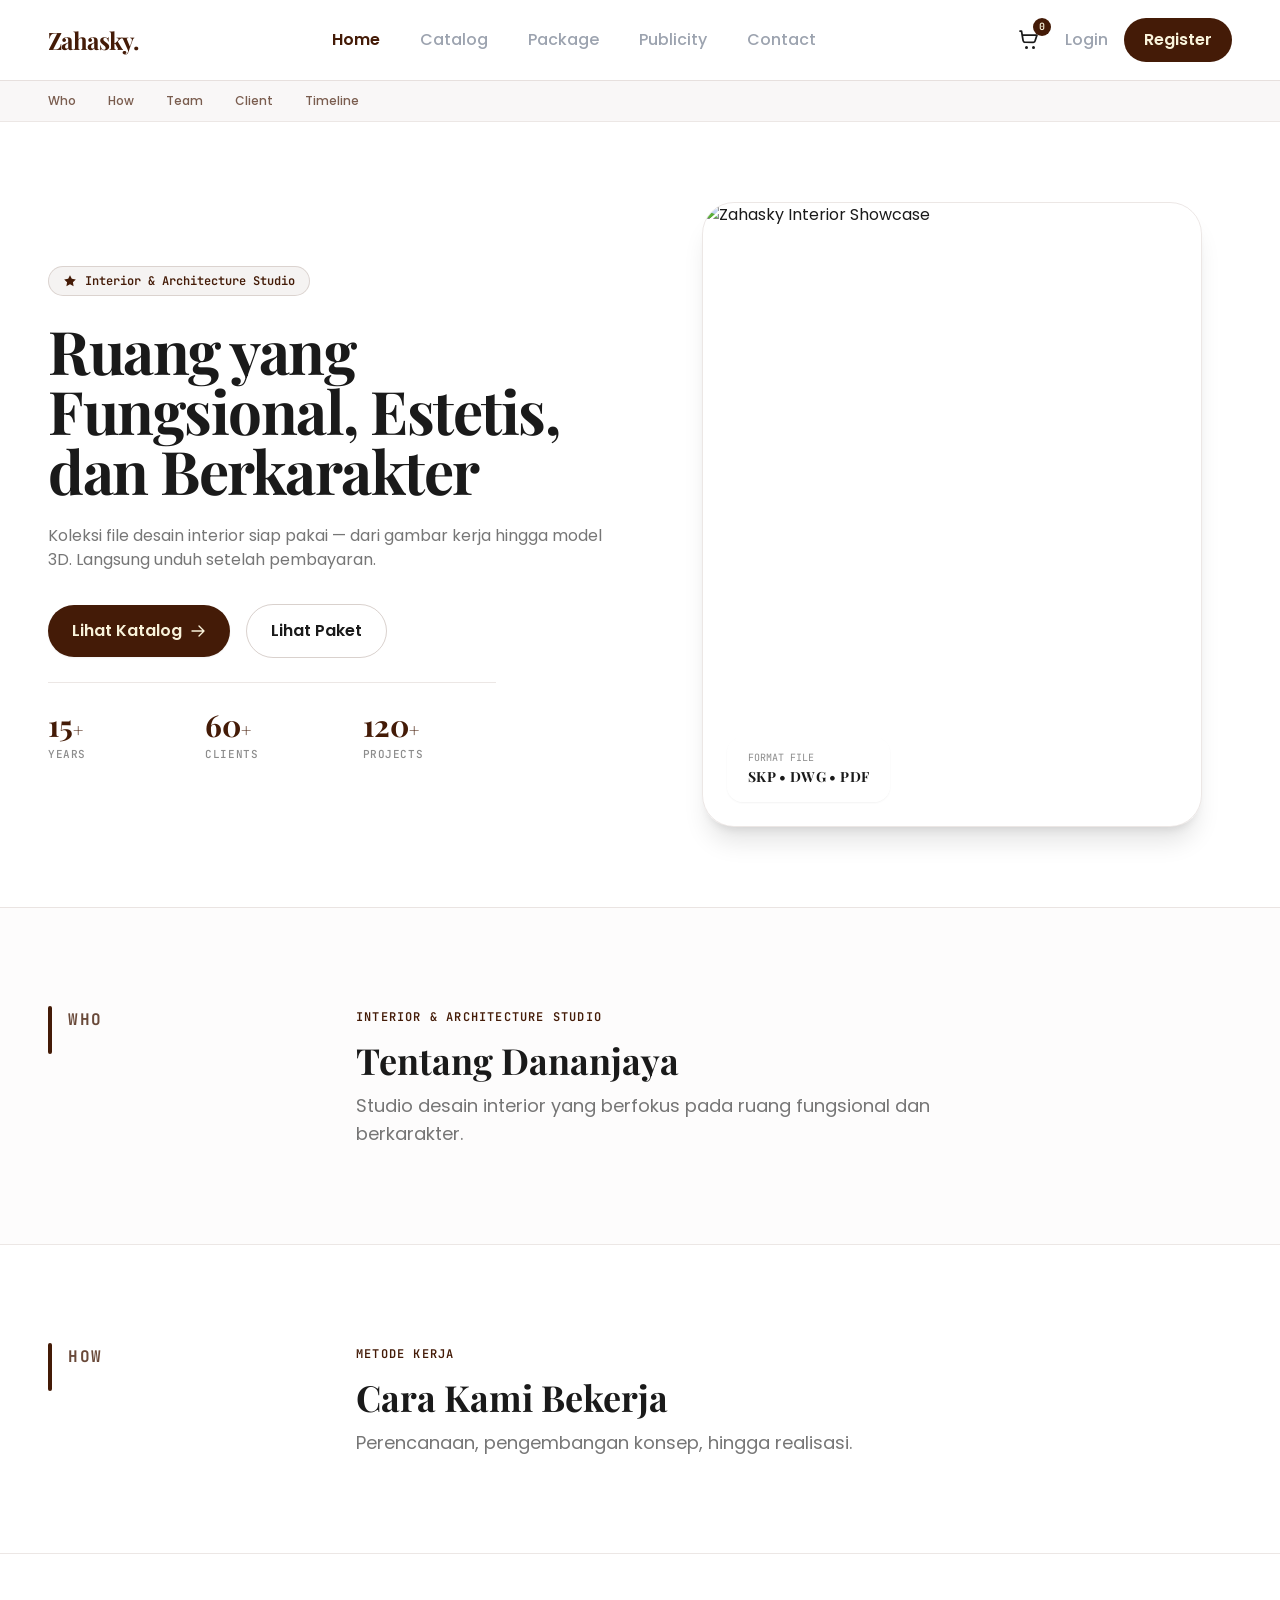
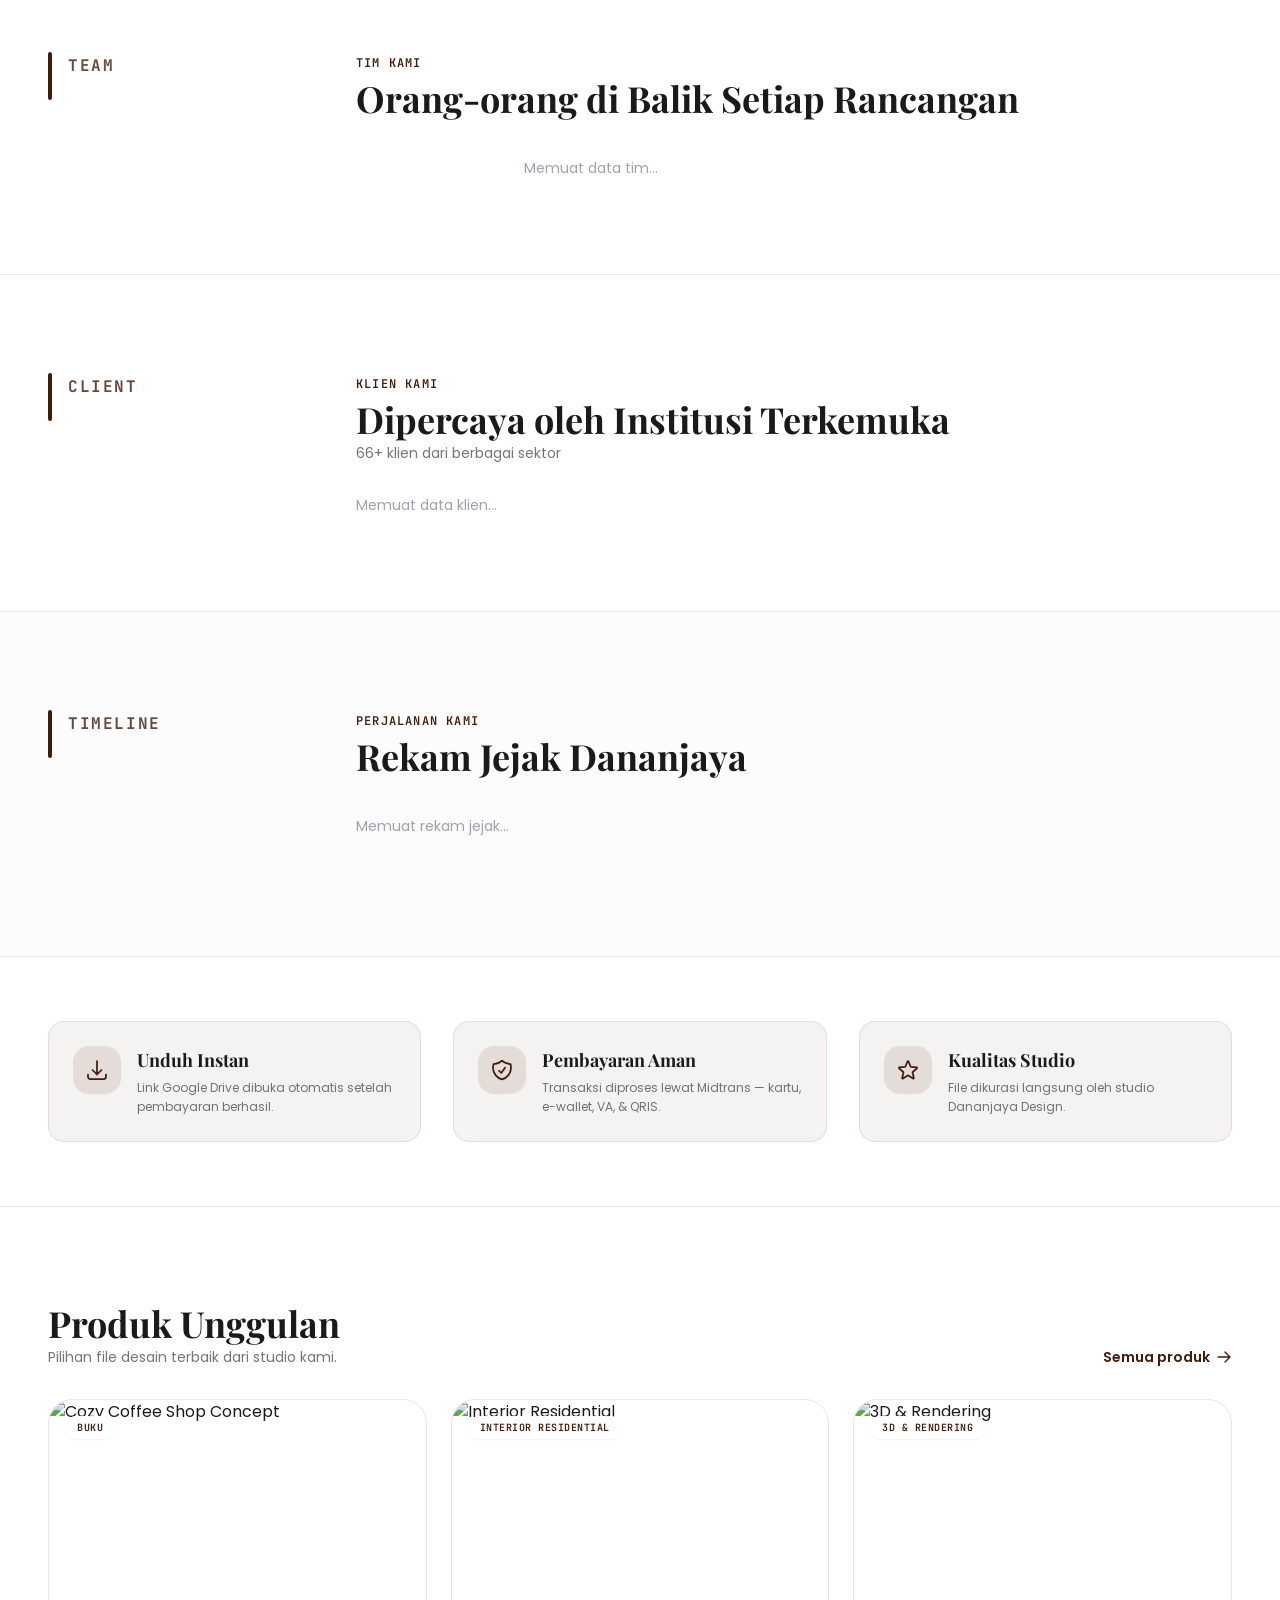
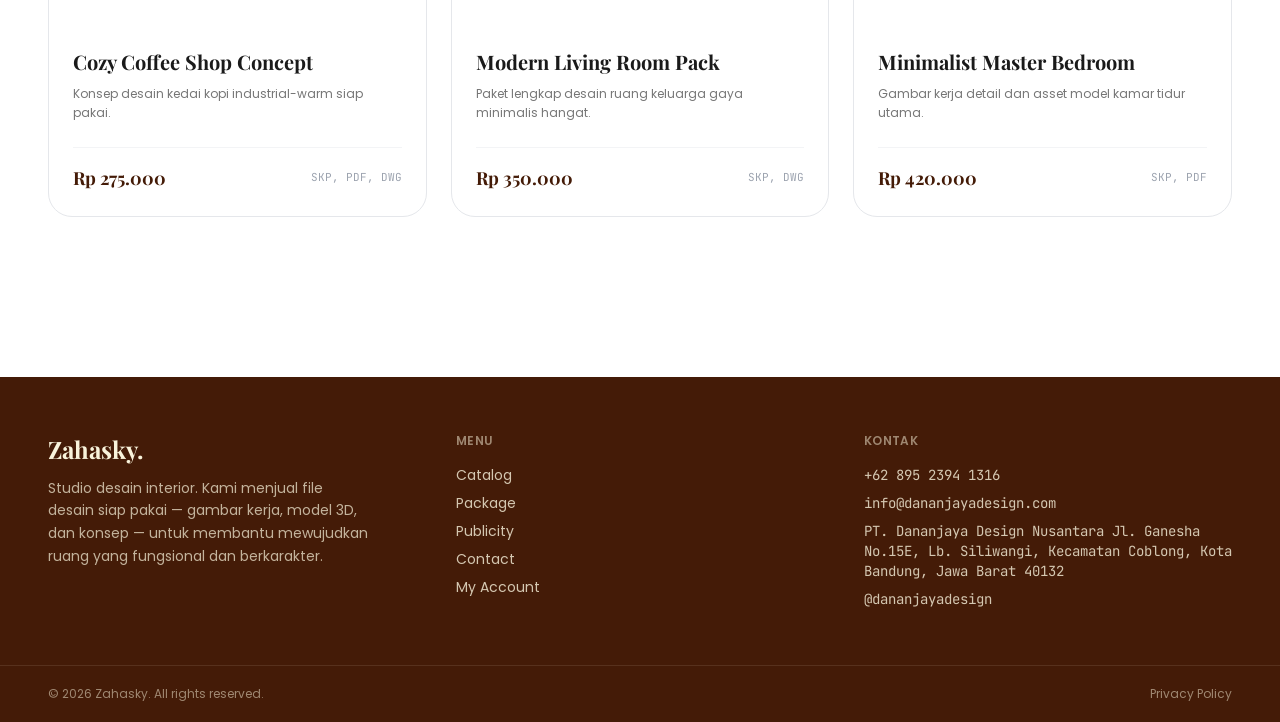
==== commit 215fbb01: "feat(pages): add auth, contact, home, profile, checkout and update catalog, package, publicity and c" ====
--- a/public/index.html
+++ b/public/index.html
@@ -514,9 +514,10 @@
 
   <!-- Supabase SDK JS & Custom Scripts -->
   <script src="https://cdn.jsdelivr.net/npm/@supabase/supabase-js@2"></script>
-  <script src="js/supabaseClient.js"></script>
-  <script src="js/main.js"></script>
-  <script src="js/home.js"></script>
+  <script src="./assets/js/supabaseClient.js"></script>
+  <script src="./assets/js/cart-helper.js"></script>
+  <script src="./assets/js/main.js"></script>
+  <script src="./assets/js/home.js"></script>
 
 </body>
 </html>
